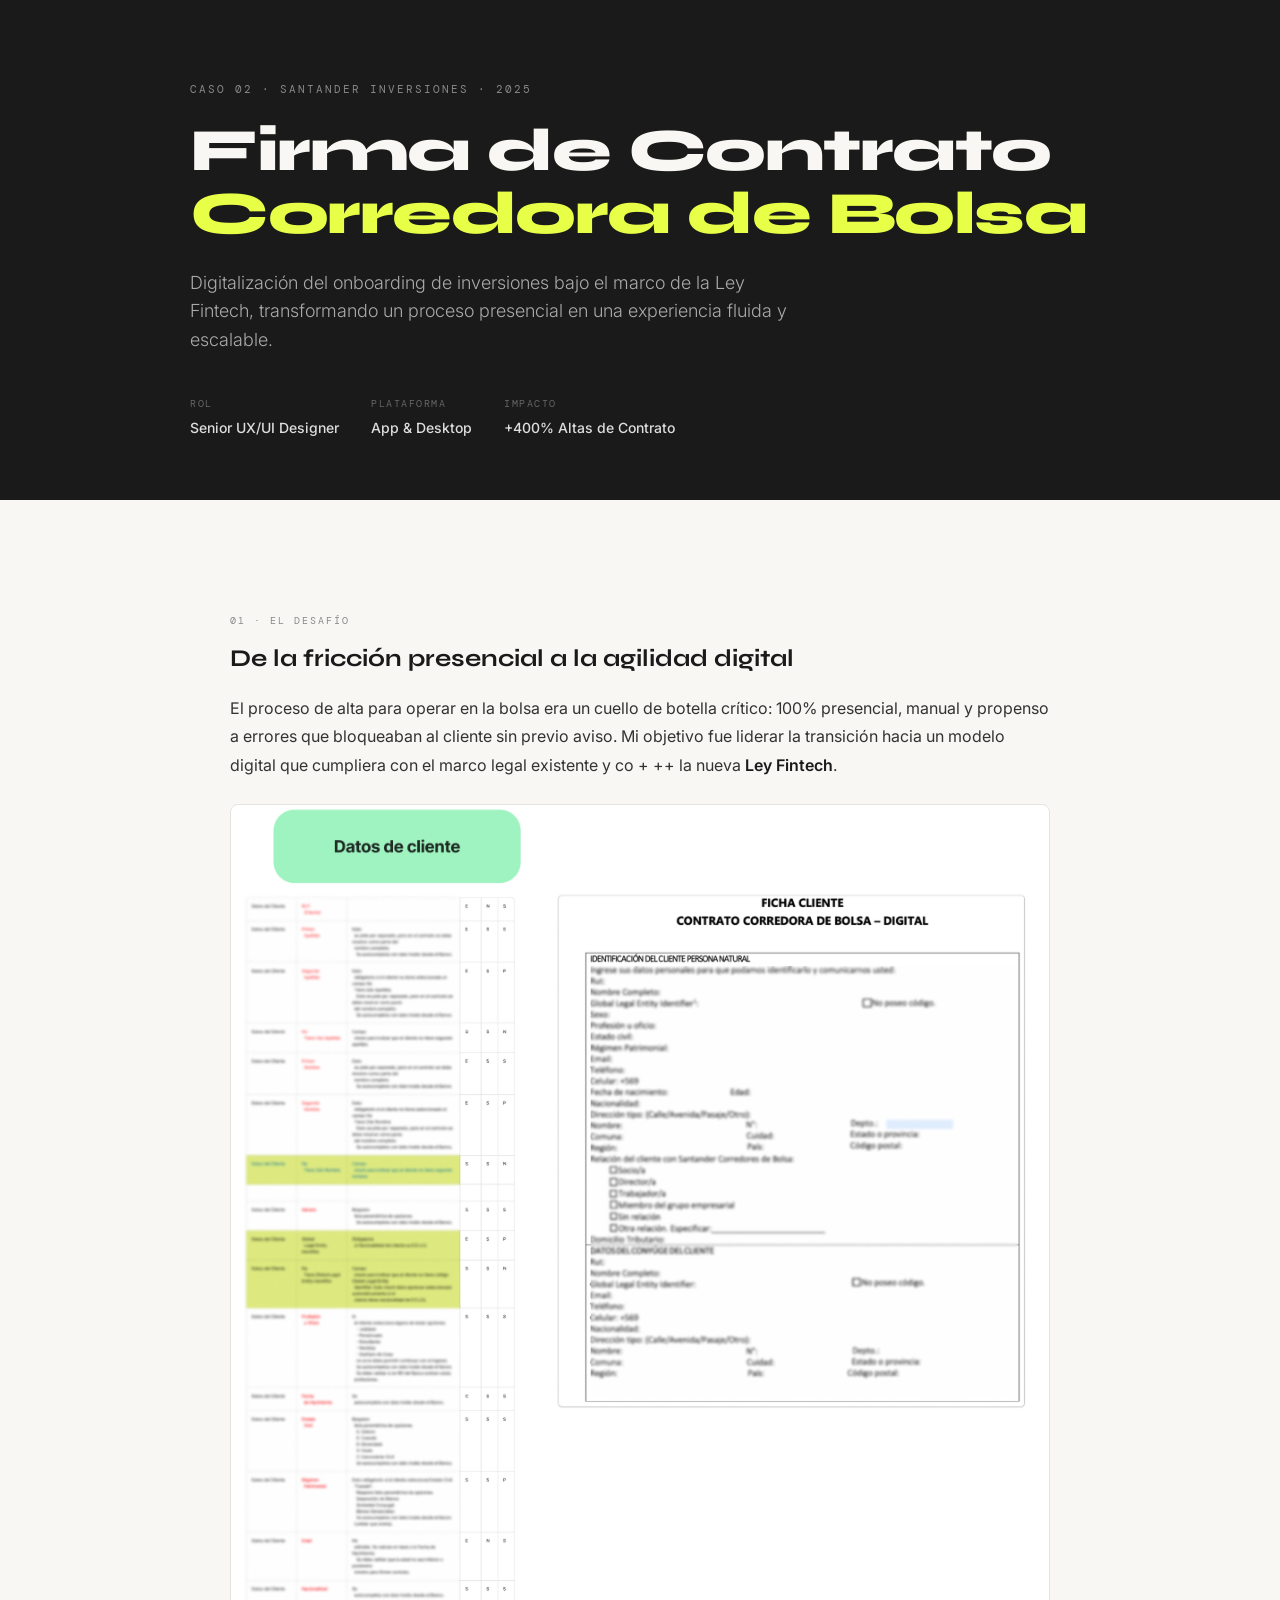
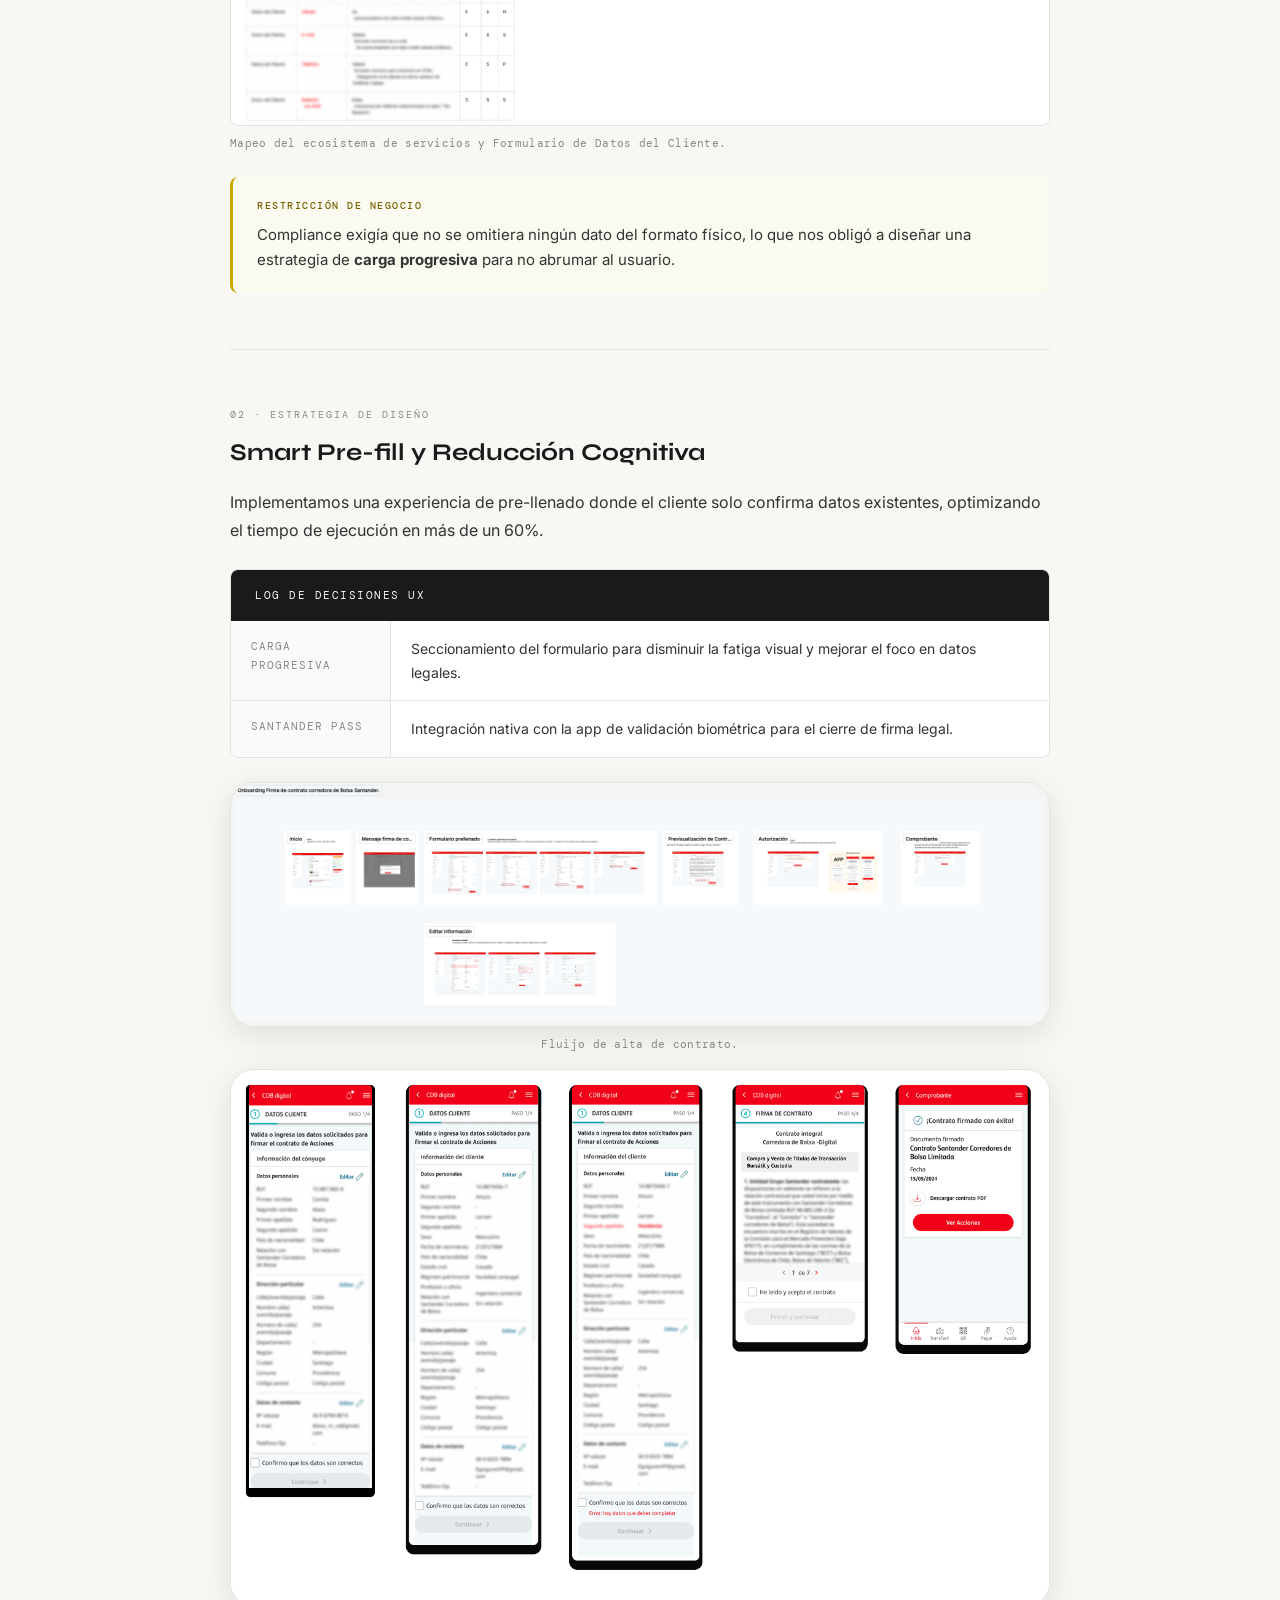
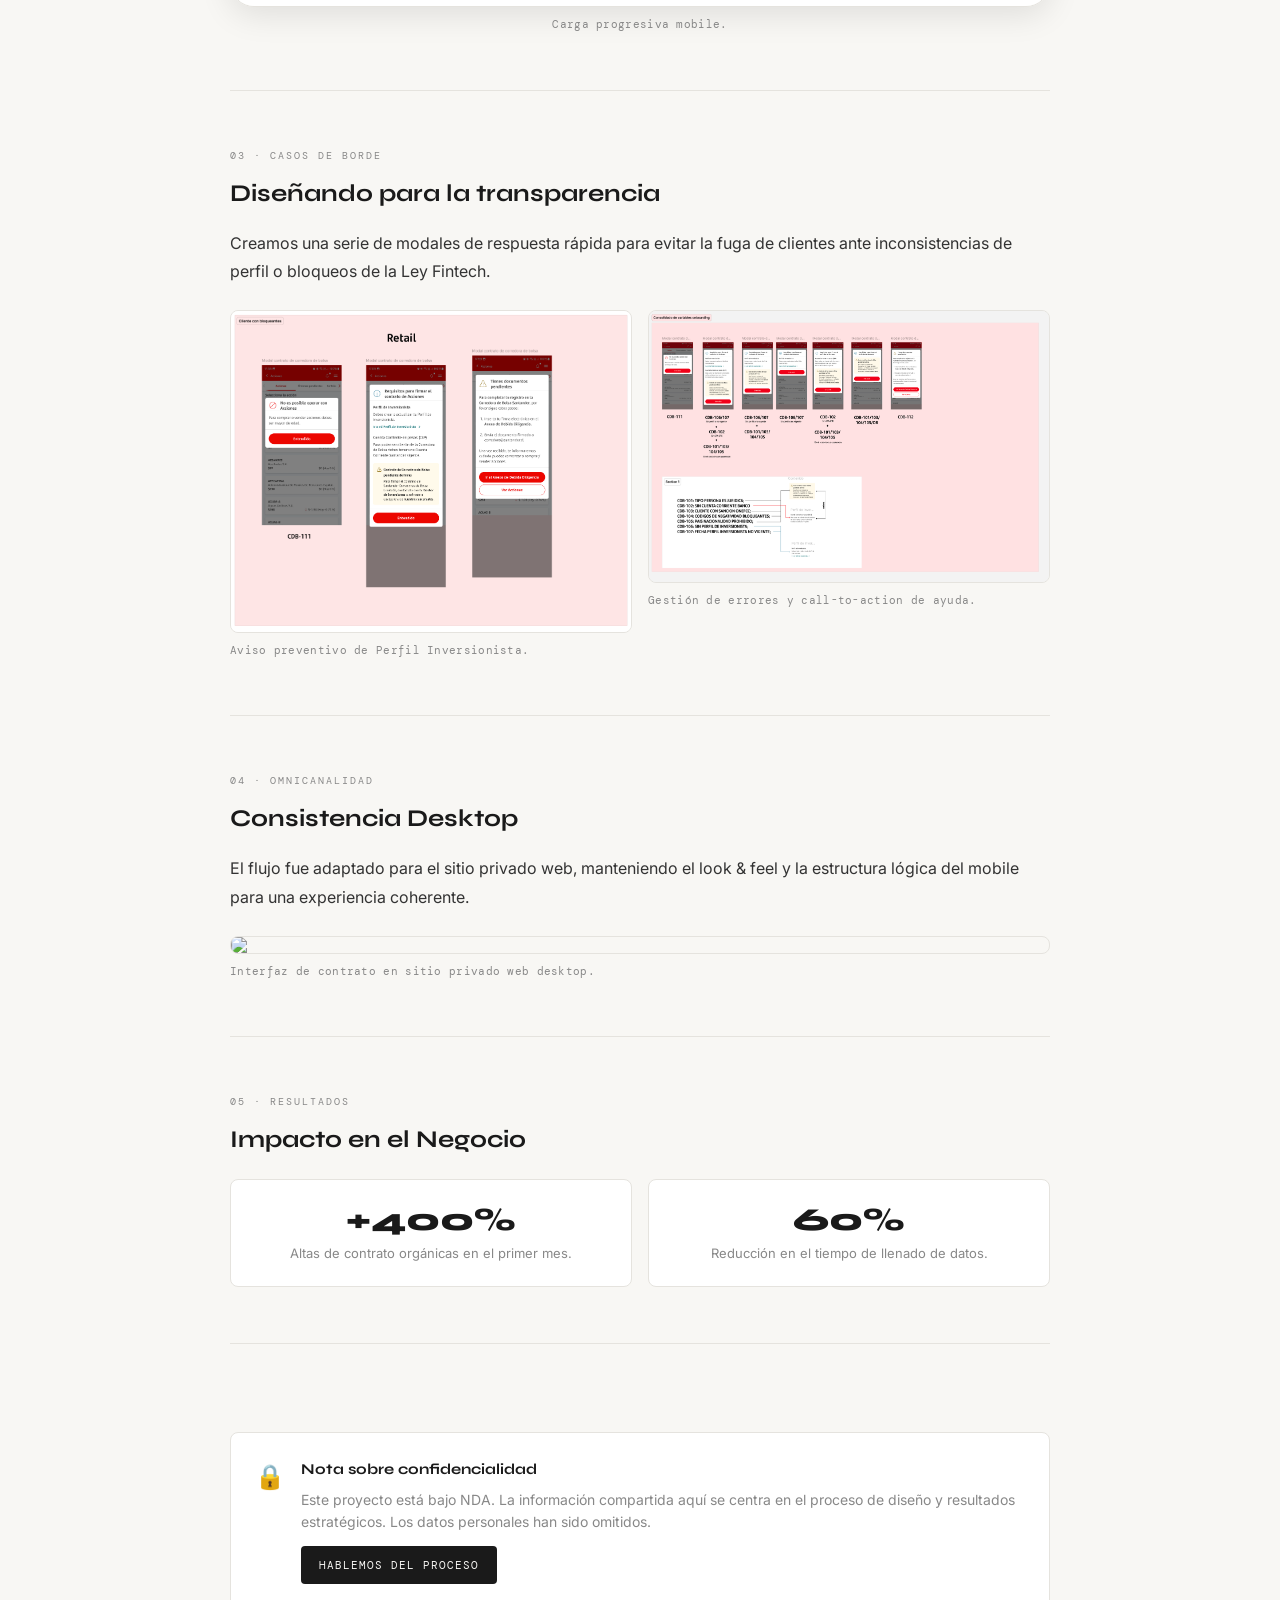
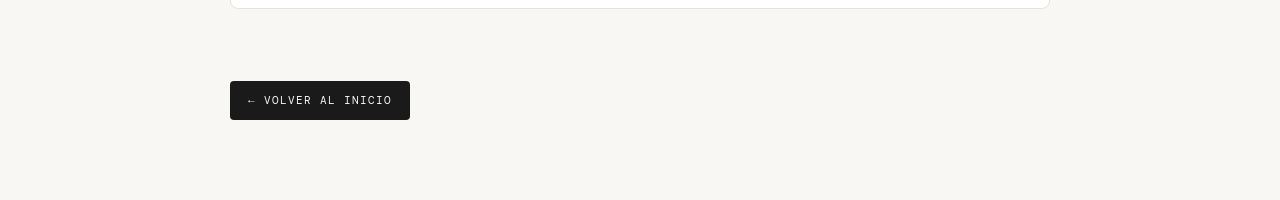
==== firma-contrato-corredora.html @ 43c7d5e0 "Add Firma corredora case" ====
<!DOCTYPE html>
<html lang="es">
<head>
  <meta charset="UTF-8">
  <meta name="viewport" content="width=device-width, initial-scale=1.0">
  <title>Firma de Contrato Corredora de Bolsa · Daniel Ferrada</title>
  
  <link href="https://fonts.googleapis.com/css2?family=Syne:wght@700;800&family=DM+Mono&family=Inter:wght@300;400;500;600&display=swap" rel="stylesheet">
  
  <style>
    :root {
      --bg: #f8f7f4;
      --surface: #ffffff;
      --border: #e5e3de;
      --text: #1a1a1a;
      --muted: #888;
      --green: #1a7a4a;
      --green-bg: #f0faf4;
      --yellow-bg: #fafaf0;
      --red-bg: #faf0f0;
      --blue: #1a3a7a;
      --blue-bg: #f0f4fa;
    }
    * { box-sizing: border-box; margin: 0; padding: 0; }
    body { background: var(--bg); color: var(--text); font-family: "Inter", sans-serif; font-size: 16px; line-height: 1.7; }

    .case-header { background: var(--text); color: #f8f7f4; padding: 80px 40px 60px; }
    .case-header-inner { max-width: 900px; margin: 0 auto; }
    .case-tag { font-family: "DM Mono", monospace; font-size: 11px; letter-spacing: 2px; text-transform: uppercase; color: #888; margin-bottom: 20px; }
    .case-title { font-family: "Syne", sans-serif; font-weight: 800; font-size: clamp(36px,5vw,60px); line-height: 1.05; letter-spacing: -1.5px; margin-bottom: 24px; }
    .case-title span { color: #e8ff47; }
    .case-subtitle { font-size: 18px; color: #aaa; font-weight: 300; max-width: 600px; line-height: 1.6; margin-bottom: 40px; }
    .case-meta { display: flex; gap: 32px; flex-wrap: wrap; }
    .meta-item { display: flex; flex-direction: column; gap: 4px; }
    .meta-label { font-family: "DM Mono", monospace; font-size: 10px; letter-spacing: 1.5px; text-transform: uppercase; color: #666; }
    .meta-value { font-size: 14px; color: #ddd; font-weight: 500; }

    .content { max-width: 900px; margin: 0 auto; padding: 0 40px 80px; }
    .section { padding: 56px 0 0; border-top: 1px solid var(--border); margin-top: 56px; }
    .section:first-child { border-top: none; }
    .section-label { font-family: "DM Mono", monospace; font-size: 10px; letter-spacing: 2px; text-transform: uppercase; color: var(--muted); margin-bottom: 16px; }
    .section-title { font-family: "Syne", sans-serif; font-weight: 700; font-size: 24px; line-height: 1.2; margin-bottom: 20px; }
    .body-text { font-size: 16px; color: #333; line-height: 1.8; margin-bottom: 16px; }
    .body-text strong { color: var(--text); font-weight: 600; }

    .callout { border-radius: 8px; padding: 20px 24px; margin: 24px 0; }
    .callout-yellow { background: var(--yellow-bg); border-left: 3px solid #c9a900; }
    .callout-label { font-family: "DM Mono", monospace; font-size: 10px; letter-spacing: 1.5px; text-transform: uppercase; margin-bottom: 8px; font-weight: 500; color: #7a6000; }
    .callout-text { font-size: 15px; line-height: 1.7; color: #333; }

    .img-full { width: 100%; border-radius: 8px; border: 1px solid var(--border); display: block; margin: 24px 0; }
    .img-caption { font-family: "DM Mono", monospace; font-size: 11px; color: var(--muted); margin-top: -16px; margin-bottom: 24px; letter-spacing: 0.3px; }

    .phone-row { display: flex; gap: 16px; justify-content: center; margin: 24px 0; flex-wrap: wrap; }
    .phone-frame { width: 100%; flex-shrink: 0; }
    .phone-frame img { width: 100%; border-radius: 24px; border: 1px solid var(--border); box-shadow: 0 8px 32px rgba(0,0,0,0.1); display: block; }
    .phone-frame .img-caption { text-align: center; margin-top: 8px; margin-bottom: 0; }

    .img-grid-2 { display: grid; grid-template-columns: 1fr 1fr; gap: 16px; margin: 24px 0; }
    .img-grid-item img { width: 100%; border-radius: 8px; border: 1px solid var(--border); display: block; }
    .img-grid-item .img-caption { margin-top: 8px; margin-bottom: 0; }

    .decision-log { background: var(--surface); border: 1px solid var(--border); border-radius: 8px; overflow: hidden; margin: 24px 0; }
    .dl-header { background: var(--text); color: #f8f7f4; padding: 16px 24px; font-family: "DM Mono", monospace; font-size: 11px; letter-spacing: 1.5px; text-transform: uppercase; }
    .dl-row { display: grid; grid-template-columns: 160px 1fr; border-bottom: 1px solid var(--border); }
    .dl-row:last-child { border-bottom: none; }
    .dl-label { padding: 16px 20px; background: #fafafa; border-right: 1px solid var(--border); font-family: "DM Mono", monospace; font-size: 11px; letter-spacing: 1px; text-transform: uppercase; color: var(--muted); }
    .dl-value { padding: 16px 20px; font-size: 14px; line-height: 1.7; color: #333; }

    .metrics-row { display: grid; grid-template-columns: repeat(2,1fr); gap: 16px; margin: 24px 0; }
    .metric-card { background: var(--surface); border: 1px solid var(--border); border-radius: 8px; padding: 24px; text-align: center; }
    .metric-value { font-family: "Syne", sans-serif; font-weight: 800; font-size: 32px; color: var(--text); line-height: 1; margin-bottom: 8px; }
    .metric-label { font-size: 13px; color: var(--muted); line-height: 1.4; }

    .pull-quote { font-family: "Syne", sans-serif; font-size: clamp(18px, 2.5vw, 24px); font-weight: 700; line-height: 1.3; color: var(--text); border-left: 4px solid #e8ff47; padding: 20px 24px; border-radius: 0 8px 8px 0; margin: 32px 0; background: linear-gradient(90deg, rgba(232, 255, 71, 0.06) 0%, transparent 100%); }

    .nda-notice { background: var(--surface); border: 1px solid var(--border); border-radius: 8px; padding: 24px; margin: 32px 0; display: flex; gap: 16px; align-items: flex-start; }
    .nda-icon { font-size: 24px; flex-shrink: 0; }
    .nda-title { font-family: "Syne", sans-serif; font-weight: 700; font-size: 15px; margin-bottom: 6px; }
    .nda-text { font-size: 14px; color: var(--muted); line-height: 1.6; }
    .nda-cta { display: inline-block; margin-top: 12px; background: var(--text); color: #f8f7f4; font-family: "DM Mono", monospace; font-size: 11px; letter-spacing: 1px; text-transform: uppercase; padding: 10px 18px; border-radius: 4px; text-decoration: none; }

    .back-link { display: inline-block; margin-top: 40px; background: var(--text); color: #f8f7f4; font-family: "DM Mono", monospace; font-size: 11px; letter-spacing: 1px; text-transform: uppercase; padding: 10px 18px; border-radius: 4px; text-decoration: none; }

    @media(max-width:700px) {
      .case-header { padding: 60px 20px 40px; }
      .content { padding: 0 20px 60px; }
      .phone-row, .img-grid-2, .metrics-row, .dl-row { grid-template-columns: 1fr; }
      .dl-label { border-right: none; border-bottom: 1px solid var(--border); }
    }
  </style>
</head>
<body>

  <header class="case-header">
    <div class="case-header-inner">
      <div class="case-tag">Caso 02 · Santander Inversiones · 2025</div>
      <h1 class="case-title">Firma de Contrato <span>Corredora de Bolsa</span></h1>
      <p class="case-subtitle">Digitalización del onboarding de inversiones bajo el marco de la Ley Fintech, transformando un proceso presencial en una experiencia fluida y escalable.</p>
      
      <div class="case-meta">
        <div class="meta-item">
          <span class="meta-label">Rol</span>
          <span class="meta-value">Senior UX/UI Designer</span>
        </div>
        <div class="meta-item">
          <span class="meta-label">Plataforma</span>
          <span class="meta-value">App & Desktop</span>
        </div>
        <div class="meta-item">
          <span class="meta-label">Impacto</span>
          <span class="meta-value">+400% Altas de Contrato</span>
        </div>
      </div>
    </div>
  </header>

  <main class="content">

    <section class="section">
      <div class="section-label">01 · El Desafío</div>
      <h2 class="section-title">De la fricción presencial a la agilidad digital</h2>
      <p class="body-text">
        El proceso de alta para operar en la bolsa era un cuello de botella crítico: 100% presencial, manual y propenso a errores que bloqueaban al cliente sin previo aviso. Mi objetivo fue liderar la transición hacia un modelo digital que cumpliera con el marco legal existente y co
        +
        ++ la nueva <strong>Ley Fintech</strong>.
      </p>
      
      <img src="Assets/img/Firma Corredora/Datos-cliente-Formulario-CDB.png" alt="User Flow y Mapeo" class="img-full">
      <p class="img-caption">Mapeo del ecosistema de servicios y Formulario de Datos del Cliente.</p>

      <div class="callout callout-yellow">
        <div class="callout-label">Restricción de Negocio</div>
        <p class="callout-text">Compliance exigía que no se omitiera ningún dato del formato físico, lo que nos obligó a diseñar una estrategia de <strong>carga progresiva</strong> para no abrumar al usuario.</p>
      </div>
    </section>

    <section class="section">
      <div class="section-label">02 · Estrategia de Diseño</div>
      <h2 class="section-title">Smart Pre-fill y Reducción Cognitiva</h2>
      <p class="body-text">Implementamos una experiencia de pre-llenado donde el cliente solo confirma datos existentes, optimizando el tiempo de ejecución en más de un 60%.</p>

      <div class="decision-log">
        <div class="dl-header">Log de Decisiones UX</div>
        <div class="dl-row">
          <div class="dl-label">Carga Progresiva</div>
          <div class="dl-value">Seccionamiento del formulario para disminuir la fatiga visual y mejorar el foco en datos legales.</div>
        </div>
        <div class="dl-row">
          <div class="dl-label">Santander Pass</div>
          <div class="dl-value">Integración nativa con la app de validación biométrica para el cierre de firma legal.</div>
        </div>
      </div>

      <div class="phone-row">
        <div class="phone-frame">
          <img src="Assets/img/Firma Corredora/Flujo-CDB.png" alt="Home Inversiones">
          <p class="img-caption">Fluijo de alta de contrato.</p>
        </div>
        <div class="phone-frame">
          <img src="Assets/img/Firma Corredora/Flujo mobile.png" alt="Smart Pre-fill">
          <p class="img-caption">Carga progresiva mobile.</p>
        </div>
       
      </div>
    </section>

    <section class="section">
      <div class="section-label">03 · Casos de Borde</div>
      <h2 class="section-title">Diseñando para la transparencia</h2>
      <p class="body-text">Creamos una serie de modales de respuesta rápida para evitar la fuga de clientes ante inconsistencias de perfil o bloqueos de la Ley Fintech.</p>

      <div class="img-grid-2">
        <div class="img-grid-item">
          <img src="Assets/img/Firma Corredora/Modal onboarding-CDB.png" alt="Modal informativo">
          <p class="img-caption">Aviso preventivo de Perfil Inversionista.</p>
        </div>
        <div class="img-grid-item">
          <img src="Assets/img/Firma Corredora/Modal onboarding-errores-CDB.png" alt="Modal de error">
          <p class="img-caption">Gestión de errores y call-to-action de ayuda.</p>
        </div>
      </div>
    </section>

    <section class="section">
      <div class="section-label">04 · Omnicanalidad</div>
      <h2 class="section-title">Consistencia Desktop</h2>
      <p class="body-text">El flujo fue adaptado para el sitio privado web, manteniendo el look & feel y la estructura lógica del mobile para una experiencia coherente.</p>
      
      <img src="Assets/img/Firma Corredora/validar- editar-Desktop.png" class="img-full">
      <p class="img-caption">Interfaz de contrato en sitio privado web desktop.</p>
    </section>

    <section class="section">
      <div class="section-label">05 · Resultados</div>
      <h2 class="section-title">Impacto en el Negocio</h2>
      <div class="metrics-row">
        <div class="metric-card">
          <div class="metric-value">+400%</div>
          <div class="metric-label">Altas de contrato orgánicas en el primer mes.</div>
        </div>
        <div class="metric-card">
          <div class="metric-value">60%</div>
          <div class="metric-label">Reducción en el tiempo de llenado de datos.</div>
        </div>
       
      </div>
    </section>

    <section class="section">
      <div class="nda-notice">
        <div class="nda-icon">🔒</div>
        <div>
          <h3 class="nda-title">Nota sobre confidencialidad</h3>
          <p class="nda-text">Este proyecto está bajo NDA. La información compartida aquí se centra en el proceso de diseño y resultados estratégicos. Los datos personales han sido omitidos.</p>
          <a href="mailto:daniel.ferrada.becerra@gmail.com" class="nda-cta">Hablemos del proceso</a>
        </div>
      </div>
      
      <a href="index.html" class="back-link">← Volver al inicio</a>
    </section>

  </main>

</body>
</html>
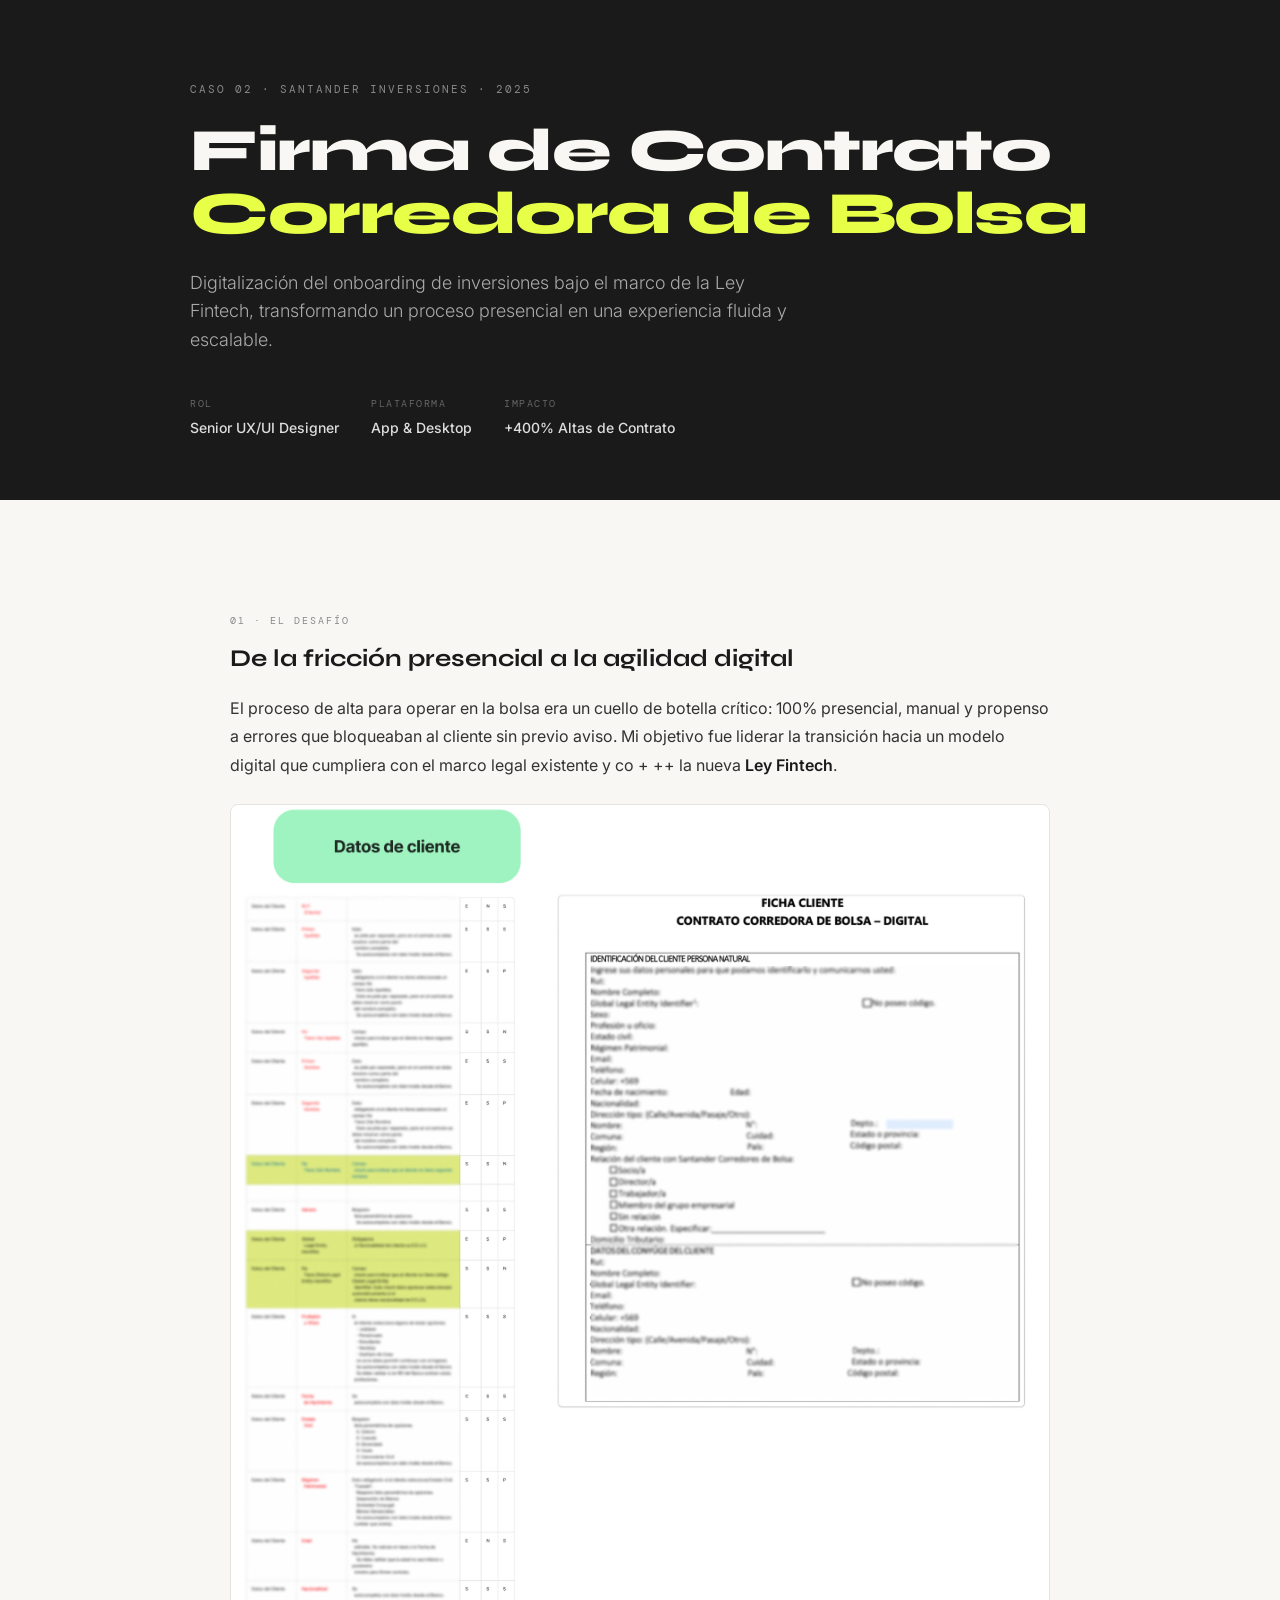
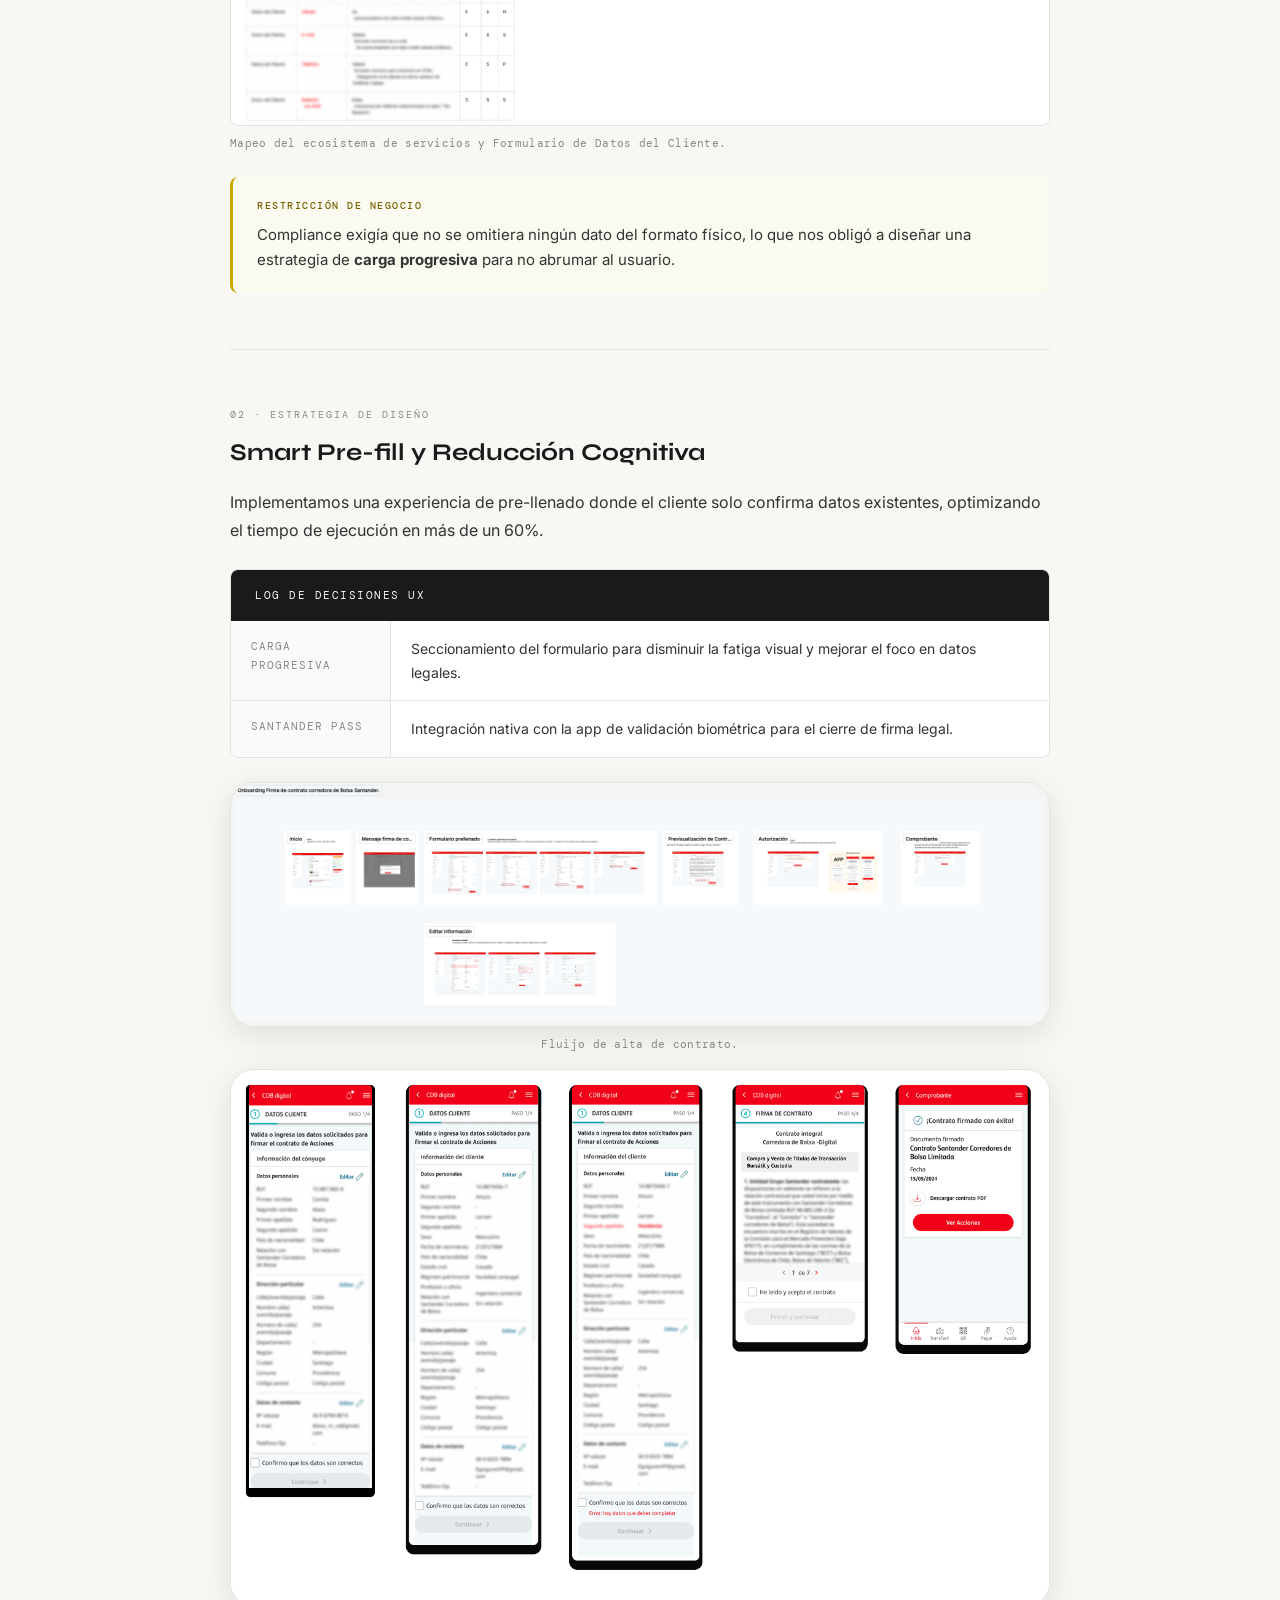
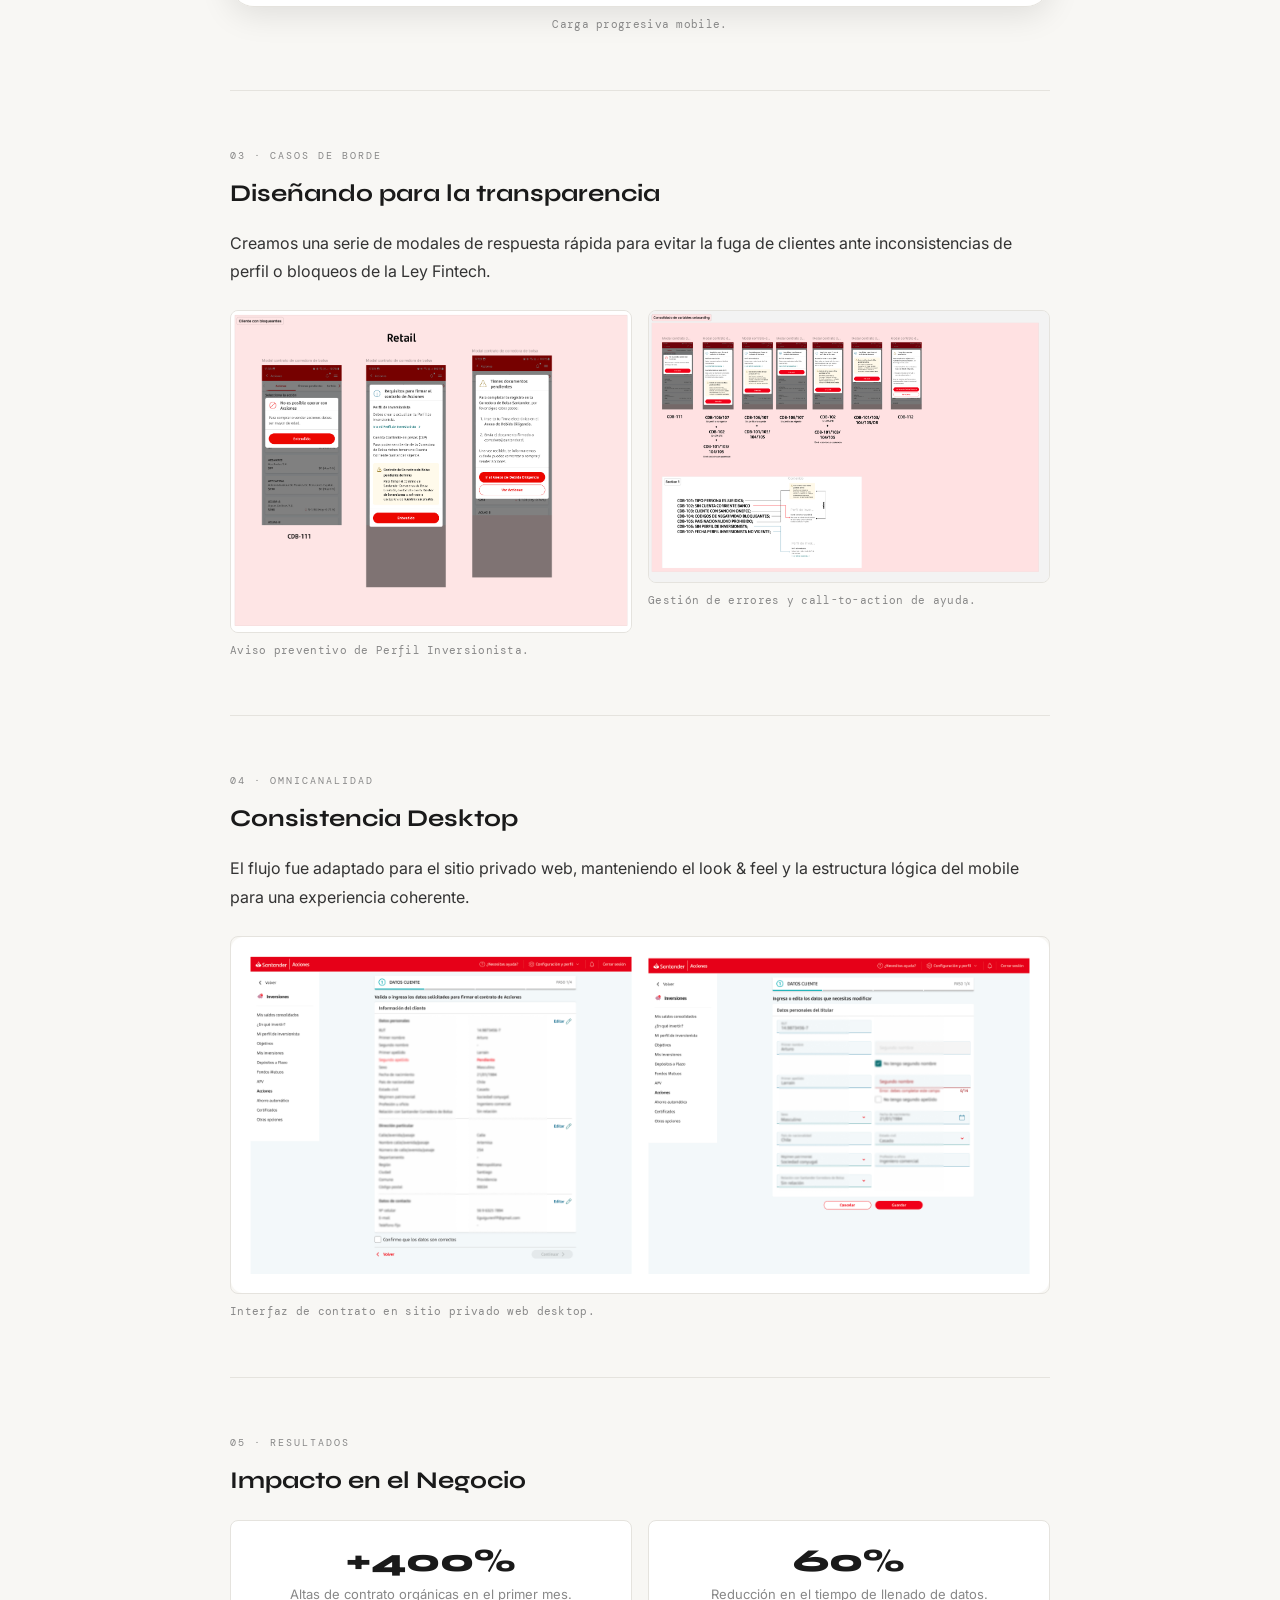
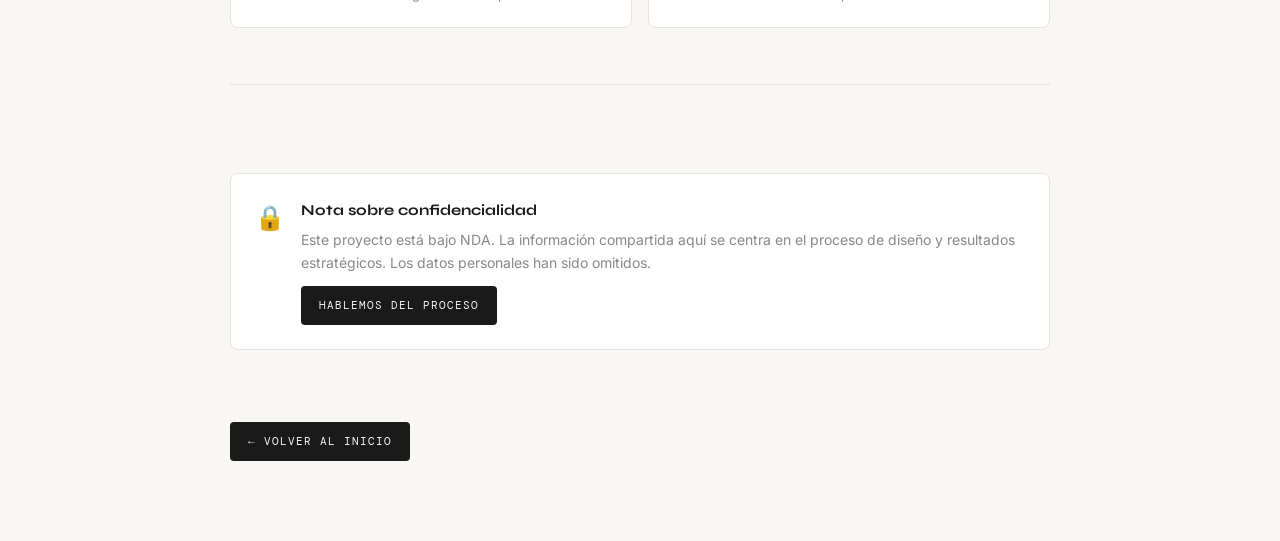
==== commit 24256ce4: "Add Firma corredora case" ====
--- a/firma-contrato-corredora.html
+++ b/firma-contrato-corredora.html
@@ -126,7 +126,8 @@
         ++ la nueva <strong>Ley Fintech</strong>.
       </p>
       
-      <img src="Assets/img/Firma Corredora/Datos-cliente-Formulario-CDB.png" alt="User Flow y Mapeo" class="img-full">
+      <img src="Assets/img/firma-corredora/Datos-cliente-Formulario-CDB.png" alt="User Flow y Mapeo" class="img-full">
+      
       <p class="img-caption">Mapeo del ecosistema de servicios y Formulario de Datos del Cliente.</p>
 
       <div class="callout callout-yellow">
@@ -154,11 +155,11 @@
 
       <div class="phone-row">
         <div class="phone-frame">
-          <img src="Assets/img/Firma Corredora/Flujo-CDB.png" alt="Home Inversiones">
+          <img src="Assets/img/firma-corredora/Flujo-CDB.png" alt="Home Inversiones">
           <p class="img-caption">Fluijo de alta de contrato.</p>
         </div>
         <div class="phone-frame">
-          <img src="Assets/img/Firma Corredora/Flujo mobile.png" alt="Smart Pre-fill">
+          <img src="Assets/img/firma-corredora/Flujo mobile.png" alt="Smart Pre-fill">
           <p class="img-caption">Carga progresiva mobile.</p>
         </div>
        
@@ -172,11 +173,11 @@
 
       <div class="img-grid-2">
         <div class="img-grid-item">
-          <img src="Assets/img/Firma Corredora/Modal onboarding-CDB.png" alt="Modal informativo">
+          <img src="Assets/img/firma-corredora/Modal onboarding-CDB.png" alt="Modal informativo">
           <p class="img-caption">Aviso preventivo de Perfil Inversionista.</p>
         </div>
         <div class="img-grid-item">
-          <img src="Assets/img/Firma Corredora/Modal onboarding-errores-CDB.png" alt="Modal de error">
+          <img src="Assets/img/firma-corredora/Modal onboarding-errores-CDB.png" alt="Modal de error">
           <p class="img-caption">Gestión de errores y call-to-action de ayuda.</p>
         </div>
       </div>
@@ -187,7 +188,7 @@
       <h2 class="section-title">Consistencia Desktop</h2>
       <p class="body-text">El flujo fue adaptado para el sitio privado web, manteniendo el look & feel y la estructura lógica del mobile para una experiencia coherente.</p>
       
-      <img src="Assets/img/Firma Corredora/validar- editar-Desktop.png" class="img-full">
+      <img src="Assets/img/firma-corredora/validar-editar-desktop.png" class="img-full">
       <p class="img-caption">Interfaz de contrato en sitio privado web desktop.</p>
     </section>
 
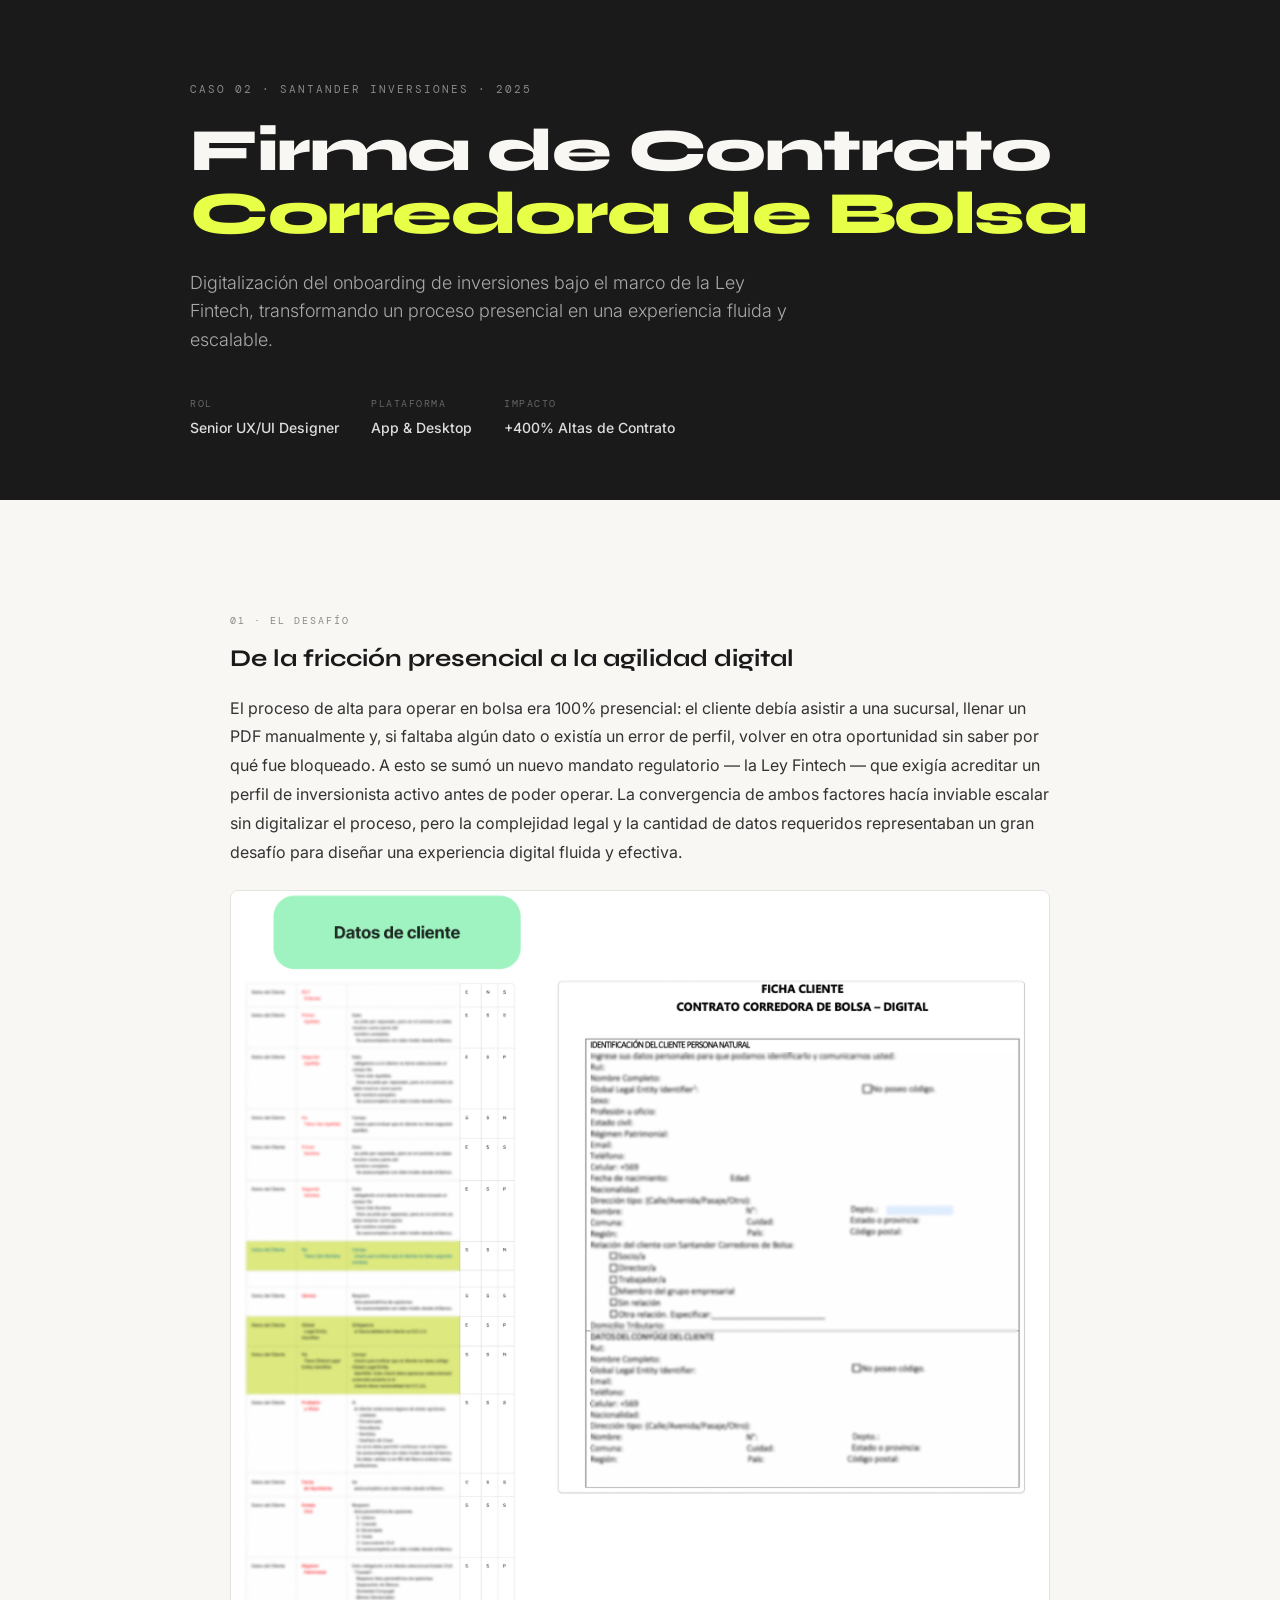
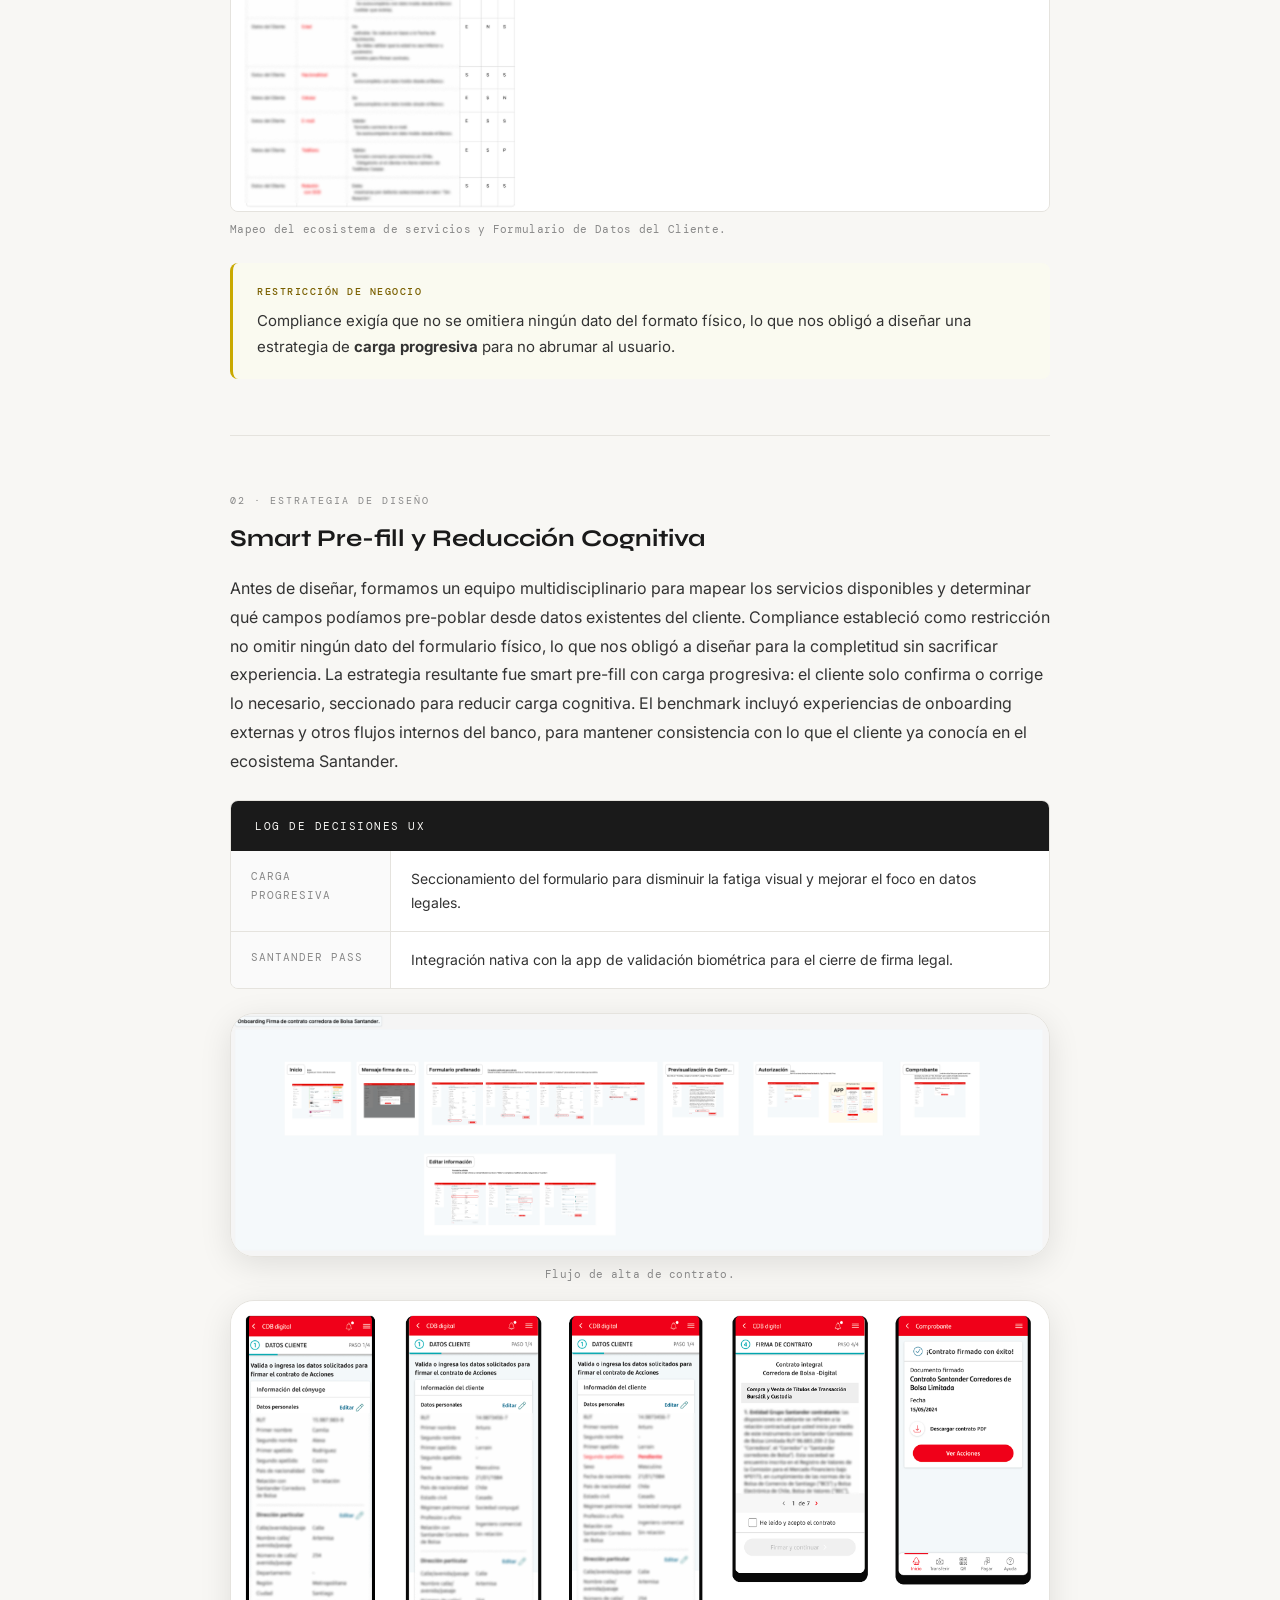
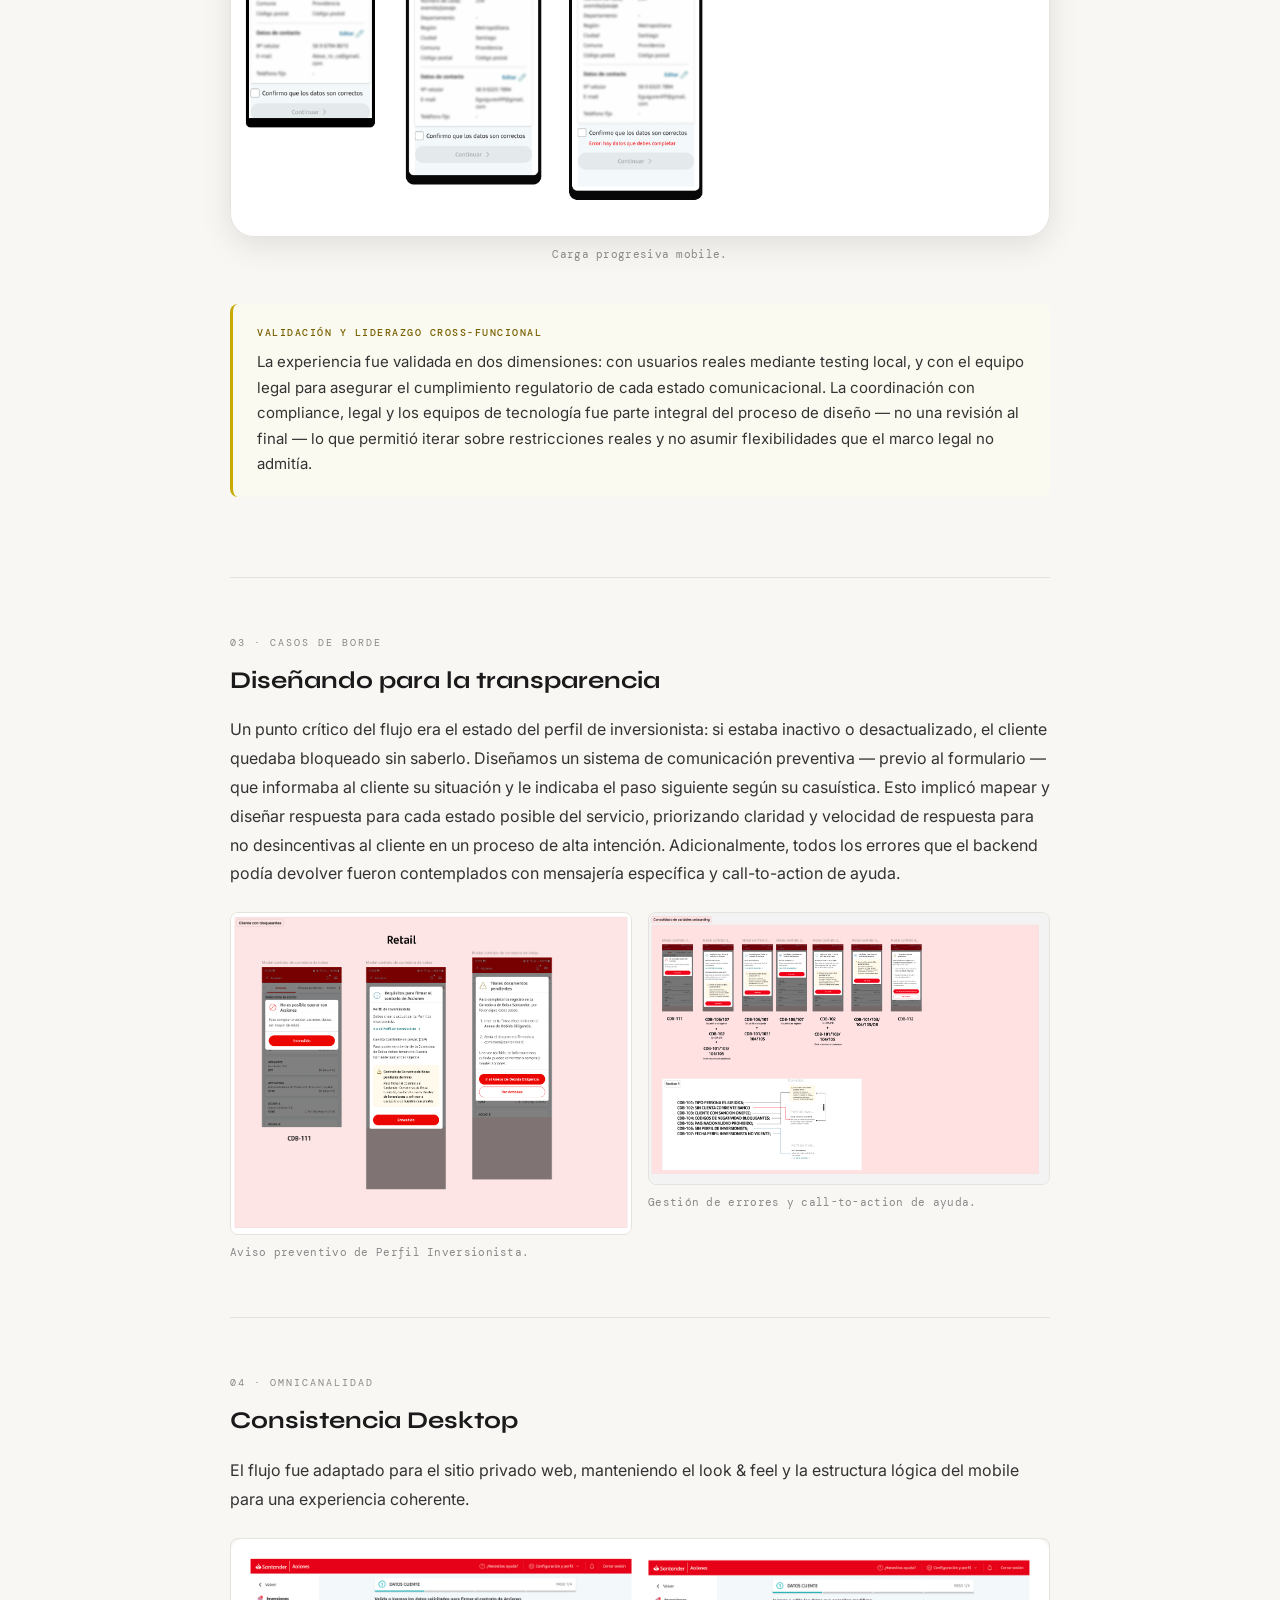
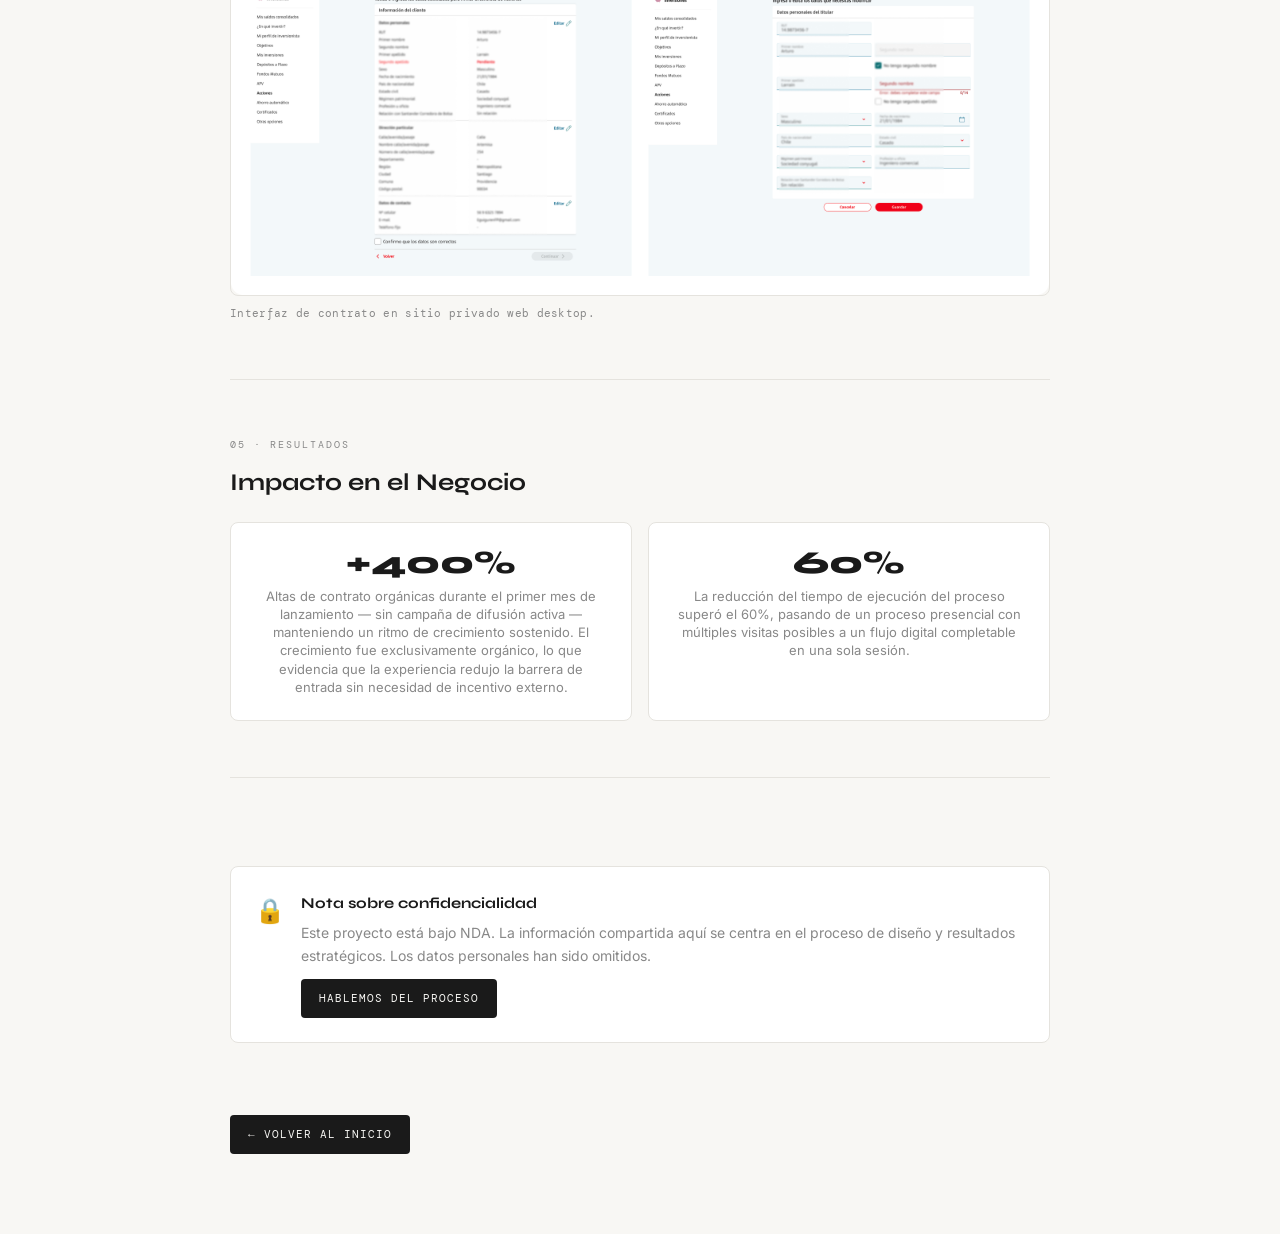
==== commit cc770c16: "fix image and text" ====
--- a/firma-contrato-corredora.html
+++ b/firma-contrato-corredora.html
@@ -121,9 +121,7 @@
       <div class="section-label">01 · El Desafío</div>
       <h2 class="section-title">De la fricción presencial a la agilidad digital</h2>
       <p class="body-text">
-        El proceso de alta para operar en la bolsa era un cuello de botella crítico: 100% presencial, manual y propenso a errores que bloqueaban al cliente sin previo aviso. Mi objetivo fue liderar la transición hacia un modelo digital que cumpliera con el marco legal existente y co
-        +
-        ++ la nueva <strong>Ley Fintech</strong>.
+        El proceso de alta para operar en bolsa era 100% presencial: el cliente debía asistir a una sucursal, llenar un PDF manualmente y, si faltaba algún dato o existía un error de perfil, volver en otra oportunidad sin saber por qué fue bloqueado. A esto se sumó un nuevo mandato regulatorio — la Ley Fintech — que exigía acreditar un perfil de inversionista activo antes de poder operar. La convergencia de ambos factores hacía inviable escalar sin digitalizar el proceso, pero la complejidad legal y la cantidad de datos requeridos representaban un gran desafío para diseñar una experiencia digital fluida y efectiva.
       </p>
       
       <img src="Assets/img/firma-corredora/Datos-cliente-Formulario-CDB.png" alt="User Flow y Mapeo" class="img-full">
@@ -139,7 +137,7 @@
     <section class="section">
       <div class="section-label">02 · Estrategia de Diseño</div>
       <h2 class="section-title">Smart Pre-fill y Reducción Cognitiva</h2>
-      <p class="body-text">Implementamos una experiencia de pre-llenado donde el cliente solo confirma datos existentes, optimizando el tiempo de ejecución en más de un 60%.</p>
+      <p class="body-text">Antes de diseñar, formamos un equipo multidisciplinario para mapear los servicios disponibles y determinar qué campos podíamos pre-poblar desde datos existentes del cliente. Compliance estableció como restricción no omitir ningún dato del formulario físico, lo que nos obligó a diseñar para la completitud sin sacrificar experiencia. La estrategia resultante fue smart pre-fill con carga progresiva: el cliente solo confirma o corrige lo necesario, seccionado para reducir carga cognitiva. El benchmark incluyó experiencias de onboarding externas y otros flujos internos del banco, para mantener consistencia con lo que el cliente ya conocía en el ecosistema Santander.</p>
 
       <div class="decision-log">
         <div class="dl-header">Log de Decisiones UX</div>
@@ -156,12 +154,16 @@
       <div class="phone-row">
         <div class="phone-frame">
           <img src="Assets/img/firma-corredora/Flujo-CDB.png" alt="Home Inversiones">
-          <p class="img-caption">Fluijo de alta de contrato.</p>
+          <p class="img-caption">Flujo de alta de contrato.</p>
         </div>
         <div class="phone-frame">
-          <img src="Assets/img/firma-corredora/Flujo mobile.png" alt="Smart Pre-fill">
+          <img src="Assets/img/firma-corredora/Flujo-mobile.png" alt="Smart Pre-fill">
           <p class="img-caption">Carga progresiva mobile.</p>
         </div>
+        <div class="callout callout-yellow">
+        <div class="callout-label">Validación y liderazgo cross-funcional</div>
+        <p class="callout-text">La experiencia fue validada en dos dimensiones: con usuarios reales mediante testing local, y con el equipo legal para asegurar el cumplimiento regulatorio de cada estado comunicacional. La coordinación con compliance, legal y los equipos de tecnología fue parte integral del proceso de diseño — no una revisión al final — lo que permitió iterar sobre restricciones reales y no asumir flexibilidades que el marco legal no admitía.</p>
+      </div>
        
       </div>
     </section>
@@ -169,15 +171,15 @@
     <section class="section">
       <div class="section-label">03 · Casos de Borde</div>
       <h2 class="section-title">Diseñando para la transparencia</h2>
-      <p class="body-text">Creamos una serie de modales de respuesta rápida para evitar la fuga de clientes ante inconsistencias de perfil o bloqueos de la Ley Fintech.</p>
+      <p class="body-text">Un punto crítico del flujo era el estado del perfil de inversionista: si estaba inactivo o desactualizado, el cliente quedaba bloqueado sin saberlo. Diseñamos un sistema de comunicación preventiva — previo al formulario — que informaba al cliente su situación y le indicaba el paso siguiente según su casuística. Esto implicó mapear y diseñar respuesta para cada estado posible del servicio, priorizando claridad y velocidad de respuesta para no desincentivas al cliente en un proceso de alta intención. Adicionalmente, todos los errores que el backend podía devolver fueron contemplados con mensajería específica y call-to-action de ayuda.</p>
 
       <div class="img-grid-2">
         <div class="img-grid-item">
-          <img src="Assets/img/firma-corredora/Modal onboarding-CDB.png" alt="Modal informativo">
+          <img src="Assets/img/firma-corredora/Modal-onboarding-CDB.png" alt="Modal informativo">
           <p class="img-caption">Aviso preventivo de Perfil Inversionista.</p>
         </div>
         <div class="img-grid-item">
-          <img src="Assets/img/firma-corredora/Modal onboarding-errores-CDB.png" alt="Modal de error">
+          <img src="Assets/img/firma-corredora/Modal-onboarding-errores-CDB.png" alt="Modal de error">
           <p class="img-caption">Gestión de errores y call-to-action de ayuda.</p>
         </div>
       </div>
@@ -198,11 +200,11 @@
       <div class="metrics-row">
         <div class="metric-card">
           <div class="metric-value">+400%</div>
-          <div class="metric-label">Altas de contrato orgánicas en el primer mes.</div>
+          <div class="metric-label">Altas de contrato orgánicas durante el primer mes de lanzamiento — sin campaña de difusión activa — manteniendo un ritmo de crecimiento sostenido. El crecimiento fue exclusivamente orgánico, lo que evidencia que la experiencia redujo la barrera de entrada sin necesidad de incentivo externo.</div>
         </div>
         <div class="metric-card">
           <div class="metric-value">60%</div>
-          <div class="metric-label">Reducción en el tiempo de llenado de datos.</div>
+          <div class="metric-label">La reducción del tiempo de ejecución del proceso superó el 60%, pasando de un proceso presencial con múltiples visitas posibles a un flujo digital completable en una sola sesión.</div>
         </div>
        
       </div>
